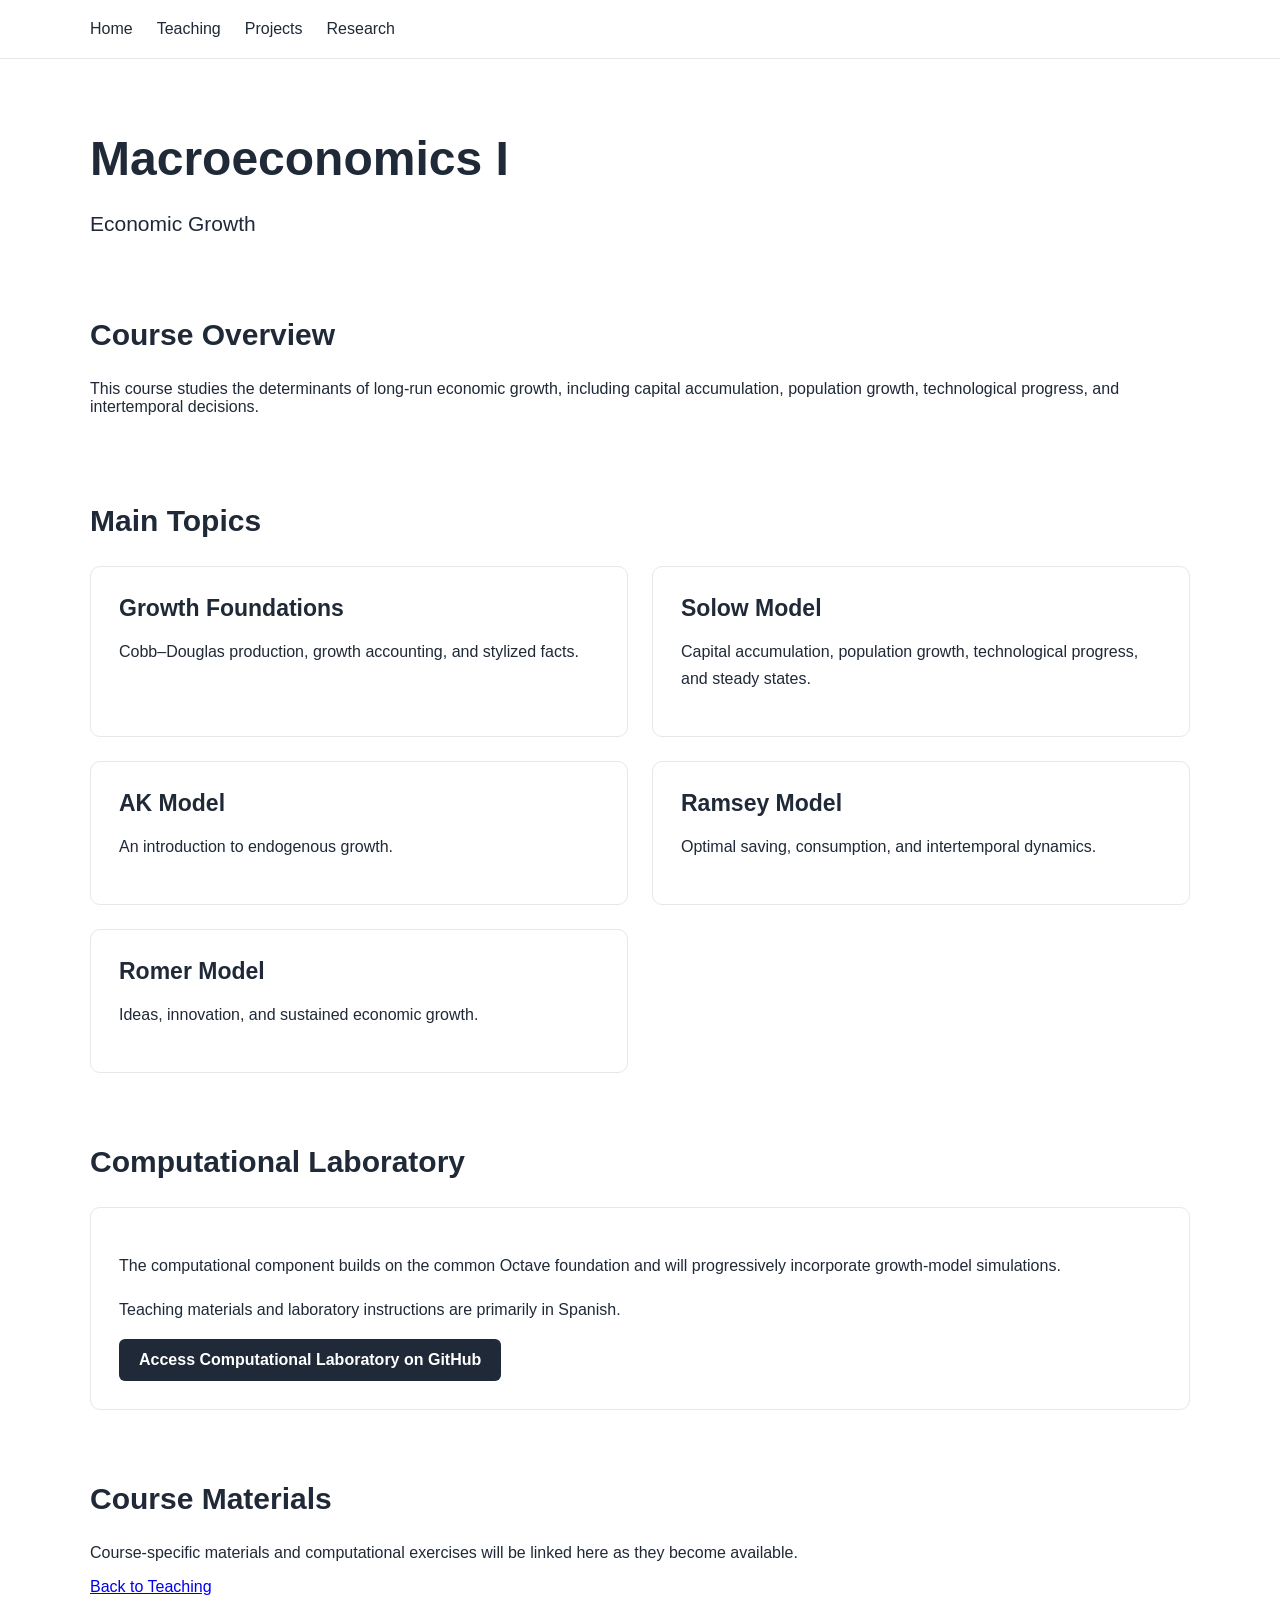
==== teaching/macro-i/index.html @ 49f78d18 "Add Macroeconomics courses pages and update navigation" ====
<!DOCTYPE html>
<html lang="en">
<head>
    <meta charset="UTF-8">
    <meta name="viewport" content="width=device-width, initial-scale=1.0">
    <title>Macroeconomics I | Harold Vásquez</title>
    <link rel="stylesheet" href="../../assets/css/style.css">
</head>
<body>
    <header>
        <nav aria-label="Main navigation">
            <a href="../../index.html">Home</a>
            <a href="../../teaching.html" aria-current="page">Teaching</a>
            <a href="../../projects.html">Projects</a>
            <a href="../../research.html">Research</a>
        </nav>
    </header>
    <main>
        <section class="teaching-intro">
            <h1>Macroeconomics I</h1>
            <p>Economic Growth</p>
        </section>
        <section class="teaching-section">
            <h2>Course Overview</h2>
            <p>This course studies the determinants of long-run economic growth, including capital accumulation, population growth, technological progress, and intertemporal decisions.</p>
        </section>
        <section class="teaching-section">
            <h2>Main Topics</h2>
            <div class="course-grid">
                <article class="course-card">
                    <h3>Growth Foundations</h3>
                    <p>Cobb–Douglas production, growth accounting, and stylized facts.</p>
                </article>
                <article class="course-card">
                    <h3>Solow Model</h3>
                    <p>Capital accumulation, population growth, technological progress, and steady states.</p>
                </article>
                <article class="course-card">
                    <h3>AK Model</h3>
                    <p>An introduction to endogenous growth.</p>
                </article>
                <article class="course-card">
                    <h3>Ramsey Model</h3>
                    <p>Optimal saving, consumption, and intertemporal dynamics.</p>
                </article>
                <article class="course-card">
                    <h3>Romer Model</h3>
                    <p>Ideas, innovation, and sustained economic growth.</p>
                </article>
            </div>
        </section>
        <section class="teaching-section">
            <h2>Computational Laboratory</h2>
            <div class="laboratory-panel">
                <p>The computational component builds on the common Octave foundation and will progressively incorporate growth-model simulations.</p>
                <p>Teaching materials and laboratory instructions are primarily in Spanish.</p>
                <a class="button primary" href="https://github.com/HaroldVasquezR/macro-models-lab" target="_blank" rel="noopener noreferrer">Access Computational Laboratory on GitHub</a>
            </div>
        </section>
        <section class="teaching-section">
            <h2>Course Materials</h2>
            <p>Course-specific materials and computational exercises will be linked here as they become available.</p>
            <p><a href="../../teaching.html">Back to Teaching</a></p>
        </section>
    </main>
</body>
</html>
---- assets/css/style.css ----
body {
    margin: 0;
    font-family: Arial, Helvetica, sans-serif;
    color: #1f2937;
    background-color: #ffffff;
}

header {
    border-bottom: 1px solid #e5e7eb;
}   

nav {
    max-width: 1100px;
    margin: 0 auto;
    padding: 20px 24px;
    display: flex;
    align-items: center;
    gap: 24px;
    flex-wrap: wrap;
}

nav a {
    color: #1f2937;
    text-decoration: none;
    font-weight: 500;
}   

.hero {
    max-width: 1100px;
    margin: 0 auto;
    padding: 96px 24px;
}

.hero h1 {
    margin: 0 0 16px;
    font-size: 56px;
}

.hero p {
    max-width: 700px;
    font-size: 22px;
    line-height: 1.6;
}   

.button {
    display: inline-block;
    padding: 12px 20px;
    margin-right: 12px;
    text-decoration: none;
    border-radius: 6px;
    font-weight: 600;
}

.button.primary {
    background-color: #1f2937;
    color: #ffffff;
}

.button.secondary {
    color: #1f2937;
    border: 1px solid #d1d5db;
}

.featured-projects {
    max-width: 1100px;
    margin: 0 auto;
    padding: 48px 24px 96px;
}

.featured-projects h2 {
    font-size: 32px;
    margin-bottom: 32px;
}

.project-card {
    padding: 28px;
    border: 1px solid #e5e7eb;
    border-radius: 10px;
}

.project-card h3 {
    font-size: 22px;
    margin: 0 0 8px;
}

.project-card p {
    max-width: 750px;
    line-height: 1.6;
    margin: 0;
}

/* Desktop */
.project-grid {
    display: grid;
    grid-template-columns: repeat(3, 1fr);
    gap: 24px;
}

/* Tablet */
@media (max-width: 1024px) {
    .project-grid {
        grid-template-columns: repeat(2, 1fr);
    }
}

/* Mobile */
@media (max-width: 768px) {
    .project-grid {
        grid-template-columns: 1fr;
    }

    .hero {
        padding: 64px 24px;
    }

    .hero h1 {
        font-size: 40px;
    }

    .hero p {
        font-size: 19px;
    }
}


/* Teaching page */

.teaching-intro,
.teaching-section {
    max-width: 1100px;
    margin: 0 auto;
    padding-left: 24px;
    padding-right: 24px;
}

.teaching-intro {
    padding-top: 72px;
    padding-bottom: 32px;
}

.teaching-intro h1 {
    font-size: 48px;
    margin: 0 0 16px;
}

.teaching-intro p {
    font-size: 21px;
    line-height: 1.6;
    max-width: 760px;
}

.teaching-section {
    padding-top: 24px;
    padding-bottom: 48px;
}

.teaching-section h2 {
    font-size: 30px;
    margin: 0 0 28px;
}

.course-grid {
    display: grid;
    grid-template-columns: repeat(2, minmax(0, 1fr));
    gap: 24px;
}

.course-card,
.laboratory-panel {
    border: 1px solid #e5e7eb;
    border-radius: 10px;
    padding: 28px;
}

.course-card h3 {
    font-size: 23px;
    margin: 0 0 8px;
}

.course-subtitle {
    font-weight: 600;
    color: #4b5563;
}

.course-card p,
.laboratory-panel p {
    line-height: 1.7;
}

.course-status {
    display: inline-block;
    margin-top: 12px;
    color: #6b7280;
    font-size: 14px;
    font-style: italic;
}

@media (max-width: 768px) {
    .course-grid {
        grid-template-columns: 1fr;
    }

    .teaching-intro h1 {
        font-size: 38px;
    }

    .teaching-intro {
        padding-top: 48px;
    }
}
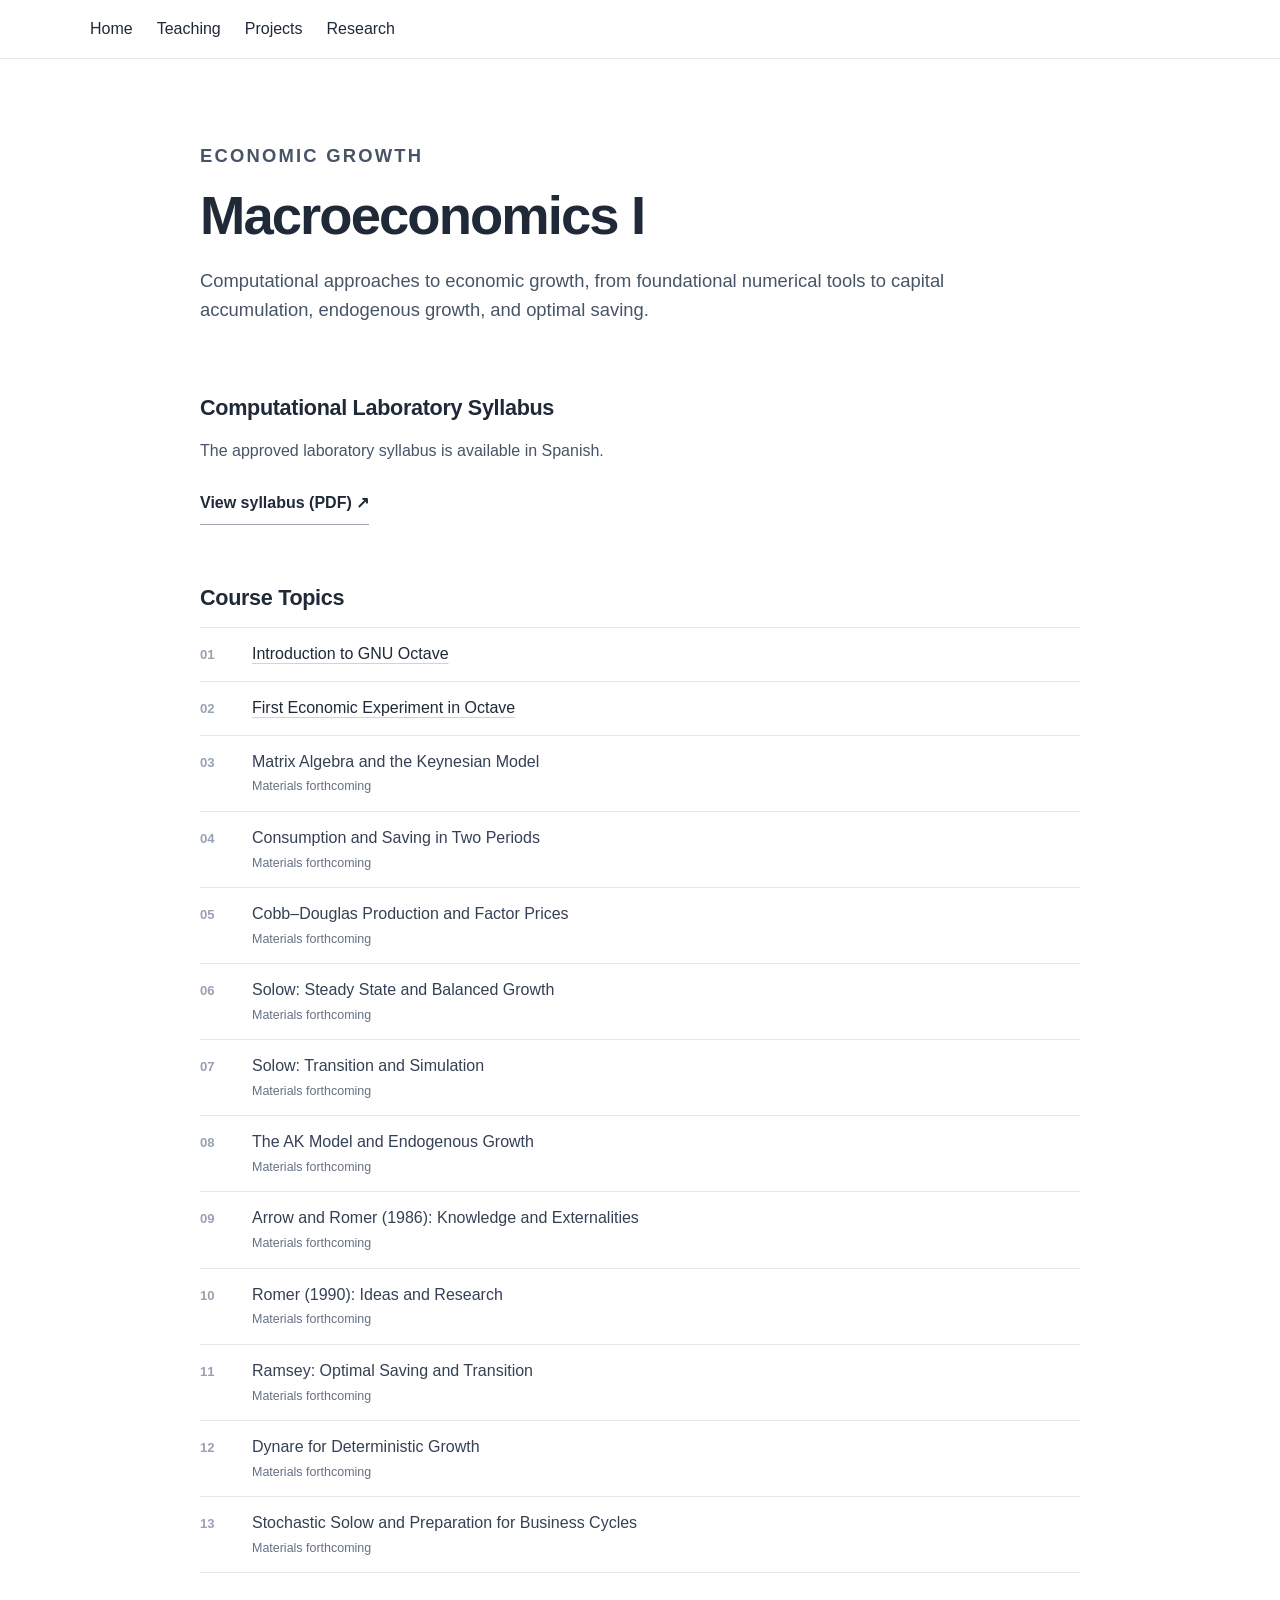
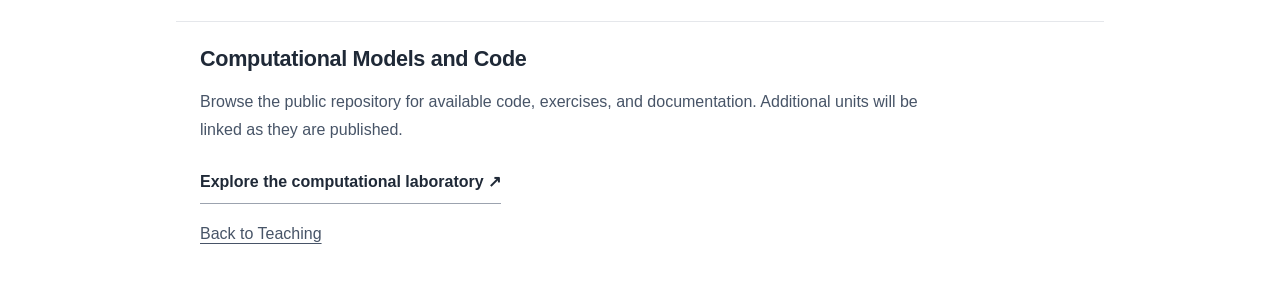
==== commit 46348fe9: "Simplify course pages and refine academic website styling" ====
--- a/teaching/macro-i/index.html
+++ b/teaching/macro-i/index.html
@@ -3,10 +3,11 @@
 <head>
     <meta charset="UTF-8">
     <meta name="viewport" content="width=device-width, initial-scale=1.0">
+    <meta name="description" content="Macroeconomics I: Economic Growth. Computational macroeconomics materials and syllabus.">
     <title>Macroeconomics I | Harold Vásquez</title>
     <link rel="stylesheet" href="../../assets/css/style.css">
 </head>
-<body>
+<body class="course-page">
     <header>
         <nav aria-label="Main navigation">
             <a href="../../index.html">Home</a>
@@ -17,50 +18,38 @@
     </header>
     <main>
         <section class="teaching-intro">
+            <p class="course-kicker">Economic Growth</p>
             <h1>Macroeconomics I</h1>
-            <p>Economic Growth</p>
+            <p>Computational approaches to economic growth, from foundational numerical tools to capital accumulation, endogenous growth, and optimal saving.</p>
         </section>
         <section class="teaching-section">
-            <h2>Course Overview</h2>
-            <p>This course studies the determinants of long-run economic growth, including capital accumulation, population growth, technological progress, and intertemporal decisions.</p>
+            <h2>Computational Laboratory Syllabus</h2>
+            <p>The approved laboratory syllabus is available in Spanish.</p>
+            <a class="syllabus-link" href="https://github.com/HaroldVasquezR/macro-models-lab/blob/main/macro-i/syllabus_macro_i.pdf" target="_blank" rel="noopener noreferrer">View syllabus (PDF) ↗</a>
         </section>
         <section class="teaching-section">
-            <h2>Main Topics</h2>
-            <div class="course-grid">
-                <article class="course-card">
-                    <h3>Growth Foundations</h3>
-                    <p>Cobb–Douglas production, growth accounting, and stylized facts.</p>
-                </article>
-                <article class="course-card">
-                    <h3>Solow Model</h3>
-                    <p>Capital accumulation, population growth, technological progress, and steady states.</p>
-                </article>
-                <article class="course-card">
-                    <h3>AK Model</h3>
-                    <p>An introduction to endogenous growth.</p>
-                </article>
-                <article class="course-card">
-                    <h3>Ramsey Model</h3>
-                    <p>Optimal saving, consumption, and intertemporal dynamics.</p>
-                </article>
-                <article class="course-card">
-                    <h3>Romer Model</h3>
-                    <p>Ideas, innovation, and sustained economic growth.</p>
-                </article>
-            </div>
+            <h2>Course Topics</h2>
+            <ol class="topic-list">
+                <li><div><a href="https://github.com/HaroldVasquezR/macro-models-lab/tree/main/common/unidad-0-intro-octave/" target="_blank" rel="noopener noreferrer">Introduction to GNU Octave</a></div></li>
+                <li><div><a href="https://github.com/HaroldVasquezR/macro-models-lab/tree/main/common/unidad-1-primer-experimento/" target="_blank" rel="noopener noreferrer">First Economic Experiment in Octave</a></div></li>
+                <li><div><span class="pending">Matrix Algebra and the Keynesian Model</span><span class="topic-status">Materials forthcoming</span></div></li>
+                <li><div><span class="pending">Consumption and Saving in Two Periods</span><span class="topic-status">Materials forthcoming</span></div></li>
+                <li><div><span class="pending">Cobb–Douglas Production and Factor Prices</span><span class="topic-status">Materials forthcoming</span></div></li>
+                <li><div><span class="pending">Solow: Steady State and Balanced Growth</span><span class="topic-status">Materials forthcoming</span></div></li>
+                <li><div><span class="pending">Solow: Transition and Simulation</span><span class="topic-status">Materials forthcoming</span></div></li>
+                <li><div><span class="pending">The AK Model and Endogenous Growth</span><span class="topic-status">Materials forthcoming</span></div></li>
+                <li><div><span class="pending">Arrow and Romer (1986): Knowledge and Externalities</span><span class="topic-status">Materials forthcoming</span></div></li>
+                <li><div><span class="pending">Romer (1990): Ideas and Research</span><span class="topic-status">Materials forthcoming</span></div></li>
+                <li><div><span class="pending">Ramsey: Optimal Saving and Transition</span><span class="topic-status">Materials forthcoming</span></div></li>
+                <li><div><span class="pending">Dynare for Deterministic Growth</span><span class="topic-status">Materials forthcoming</span></div></li>
+                <li><div><span class="pending">Stochastic Solow and Preparation for Business Cycles</span><span class="topic-status">Materials forthcoming</span></div></li>
+            </ol>
         </section>
-        <section class="teaching-section">
-            <h2>Computational Laboratory</h2>
-            <div class="laboratory-panel">
-                <p>The computational component builds on the common Octave foundation and will progressively incorporate growth-model simulations.</p>
-                <p>Teaching materials and laboratory instructions are primarily in Spanish.</p>
-                <a class="button primary" href="https://github.com/HaroldVasquezR/macro-models-lab" target="_blank" rel="noopener noreferrer">Access Computational Laboratory on GitHub</a>
-            </div>
-        </section>
-        <section class="teaching-section">
-            <h2>Course Materials</h2>
-            <p>Course-specific materials and computational exercises will be linked here as they become available.</p>
-            <p><a href="../../teaching.html">Back to Teaching</a></p>
+        <section class="teaching-section course-foot">
+            <h2>Computational Models and Code</h2>
+            <p>Browse the public repository for available code, exercises, and documentation. Additional units will be linked as they are published.</p>
+            <a class="syllabus-link" href="https://github.com/HaroldVasquezR/macro-models-lab" target="_blank" rel="noopener noreferrer">Explore the computational laboratory ↗</a>
+            <p><a class="back-link" href="../../teaching.html">Back to Teaching</a></p>
         </section>
     </main>
 </body>
--- a/assets/css/style.css
+++ b/assets/css/style.css
@@ -208,3 +208,42 @@
         padding-top: 48px;
     }
 }
+
+/* Editorial course pages — scoped to avoid changing existing pages */
+.course-page { --course-line: #e5e7eb; --course-muted: #667085; }
+.course-page .teaching-intro { max-width: 880px; padding-top: 82px; padding-bottom: 24px; }
+.course-page .teaching-intro h1 { font-size: clamp(2.4rem, 5vw, 3.4rem); letter-spacing: -.035em; line-height: 1.12; }
+.course-page .course-kicker { color: var(--course-muted); text-transform: uppercase; letter-spacing: .12em; font-size: .78rem; font-weight: 700; margin: 0 0 16px; }
+.course-page .teaching-intro p { color: #475467; font-size: 1.15rem; }
+.course-page .teaching-section { max-width: 880px; padding-top: 28px; padding-bottom: 32px; }
+.course-page .teaching-section h2 { font-size: 1.35rem; letter-spacing: -.015em; margin: 0 0 16px; }
+.course-page .teaching-section > p { max-width: 740px; line-height: 1.75; color: #475467; }
+.course-page .syllabus-link { display: inline-flex; align-items: center; gap: 10px; color: #1f2937; text-decoration: none; font-weight: 600; padding: 12px 0; border-bottom: 1px solid #9ca3af; }
+.course-page .syllabus-link:hover, .course-page .topic-list a:hover, .course-page .back-link:hover { color: #075985; border-color: #075985; }
+.course-page .topic-list { list-style: none; margin: 0; padding: 0; border-top: 1px solid var(--course-line); counter-reset: topic; }
+.course-page .topic-list li { counter-increment: topic; display: grid; grid-template-columns: 2.5rem minmax(0,1fr); gap: 12px; align-items: baseline; padding: 14px 0; border-bottom: 1px solid var(--course-line); line-height: 1.55; }
+.course-page .topic-list li::before { content: counter(topic, decimal-leading-zero); font-size: .82rem; font-weight: 700; color: #98a2b3; font-variant-numeric: tabular-nums; }
+.course-page .topic-list a { color: #1f2937; text-decoration: underline; text-decoration-color: #cbd5e1; text-underline-offset: 4px; }
+.course-page .topic-list .pending { color: #344054; }
+.course-page .topic-list .topic-status { display: block; color: var(--course-muted); font-size: .78rem; margin-top: 3px; }
+.course-page .course-foot { border-top: 1px solid var(--course-line); padding-top: 24px; margin-top: 16px; }
+.course-page .back-link { color: #475467; text-decoration: underline; text-underline-offset: 4px; }
+.course-page a:focus-visible { outline: 2px solid #075985; outline-offset: 4px; border-radius: 2px; }
+@media (max-width: 768px) { .course-page .teaching-intro { padding-top: 52px; } .course-page .topic-list li { grid-template-columns: 2rem minmax(0,1fr); gap: 8px; } }
+
+
+/* Purple hover effect for course topic links */
+.course-topics a:hover,
+.course-topics a:focus-visible,
+.topic-list a:hover,
+.topic-list a:focus-visible {
+    color: #7c3aed;
+    text-decoration-color: #7c3aed;
+}
+
+/* Override existing topic link colors */
+.course-topics a:hover,
+.topic-list a:hover {
+    color: #7c3aed !important;
+}
+
